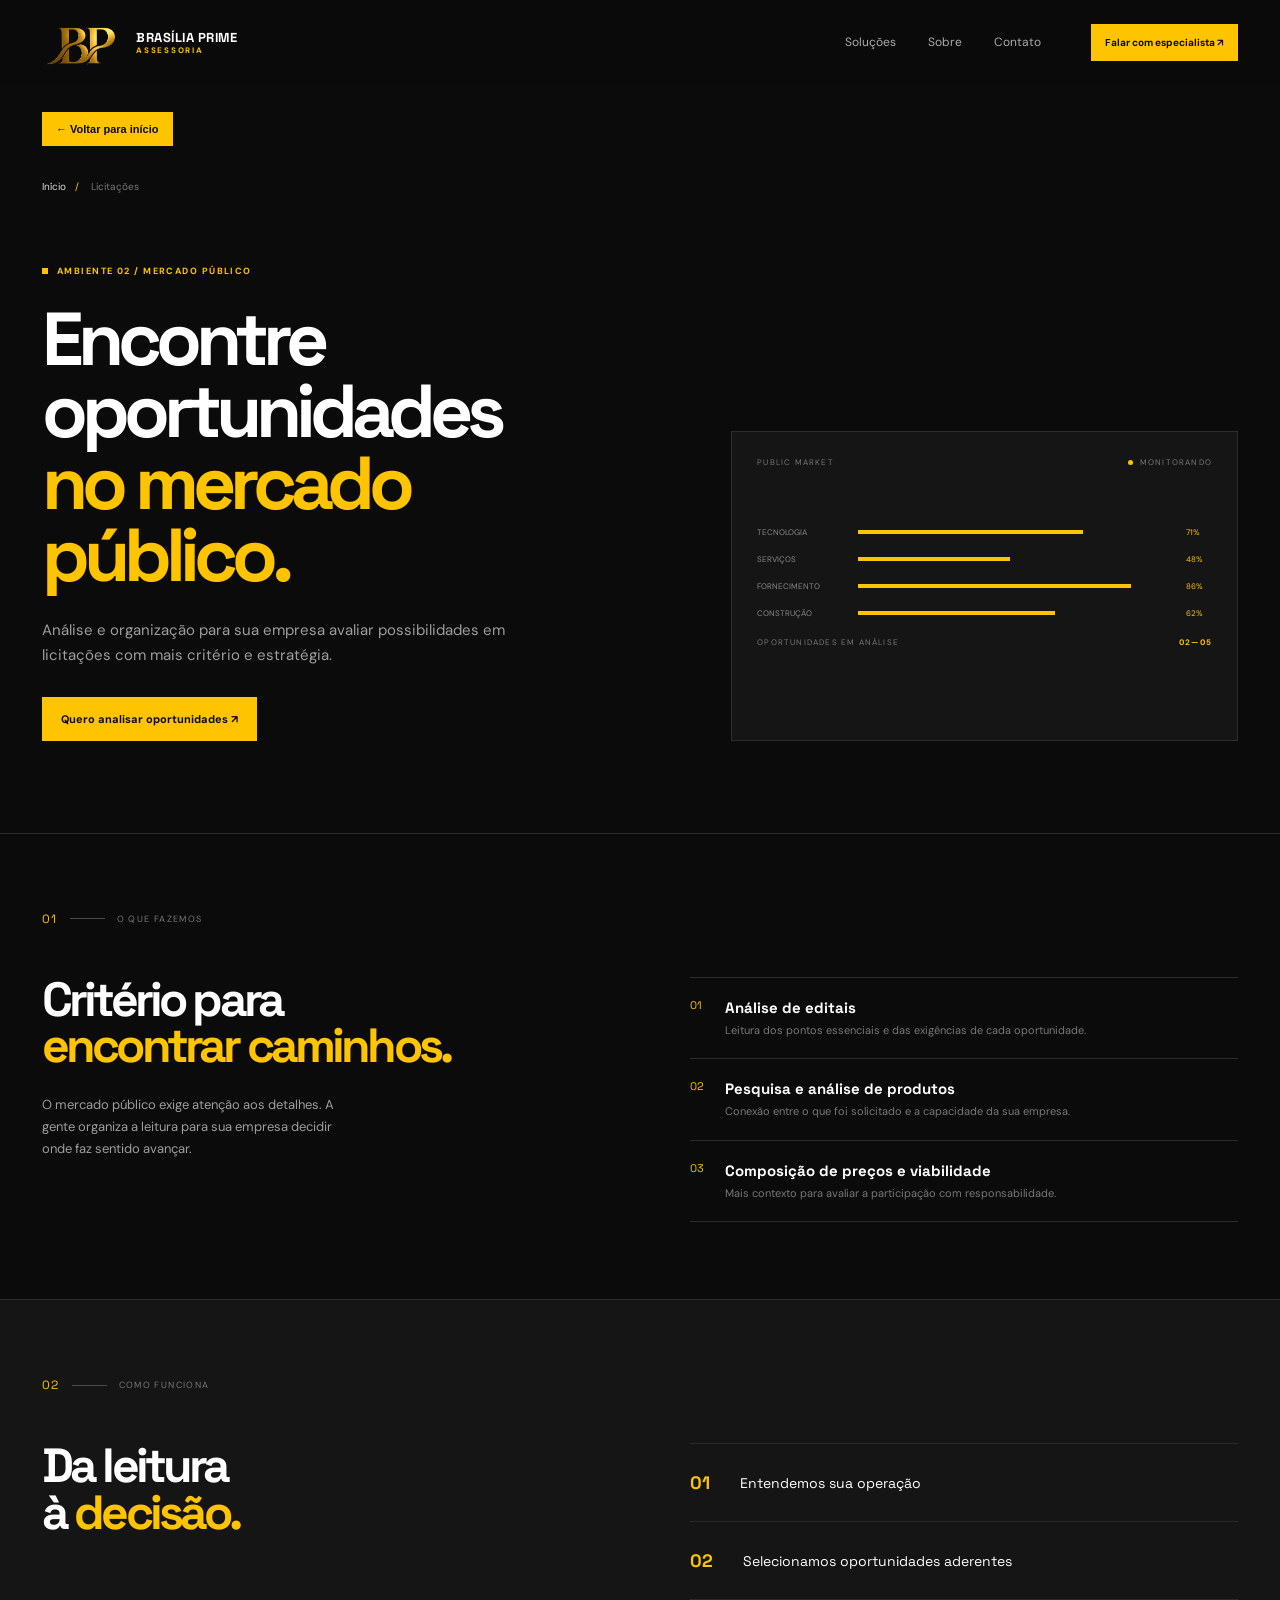
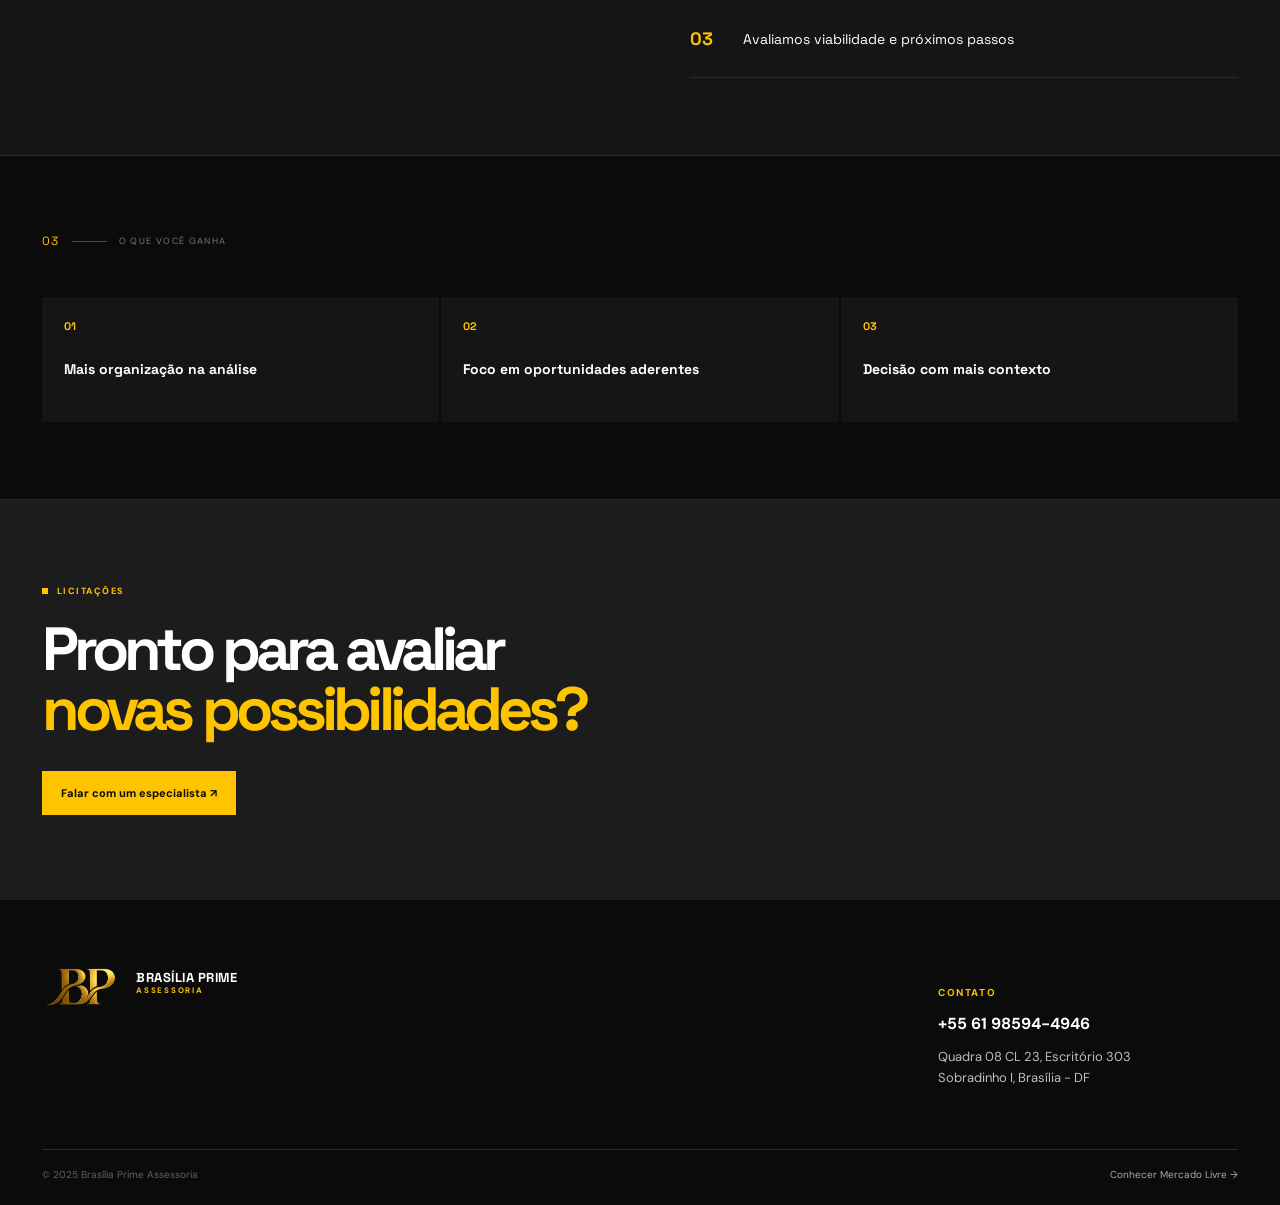
==== licitacoes.html @ 34c26a2d "Inicializa site Brasília Prime" ====
<!doctype html>
<html lang="pt-BR">
<head><meta charset="UTF-8" /><meta name="viewport" content="width=device-width, initial-scale=1.0" /><meta name="description" content="Serviços especializados para participação em licitações." /><title>Licitações | Brasília Prime</title><link rel="preconnect" href="https://fonts.googleapis.com"><link rel="preconnect" href="https://fonts.gstatic.com" crossorigin><link href="https://fonts.googleapis.com/css2?family=DM+Sans:wght@400;500;600;700&family=Space+Grotesk:wght@500;600;700&display=swap" rel="stylesheet"><link rel="stylesheet" href="app.css" /><style>.brand img{background:transparent;display:block;height:52px;object-fit:contain;object-position:center;width:165px}.brand>span{display:none}.reveal{opacity:0;transform:translateY(18px);transition:opacity .65s ease,transform .65s ease}.reveal.visible{opacity:1;transform:translateY(0)}</style></head>
<body class="inner-page bids-page"><div class="shell"><header class="header"><a class="brand" href="index.html" aria-label="Brasília Prime início"><img src="logo/logo.png" alt="" /><span><b>BRASÍLIA PRIME</b><small>ASSESSORIA</small></span></a><nav class="nav"><a href="index.html#escolha">Soluções</a><a href="index.html#sobre">Sobre</a><a href="#contato">Contato</a></nav><a class="button button-small" href="https://wa.me/556185944946" target="_blank" rel="noreferrer">Falar com especialista <span>↗</span></a><button class="menu-toggle" aria-label="Abrir menu" aria-expanded="false"><i></i><i></i></button></header>
<main><section class="inner-hero"><div class="breadcrumb"><a href="index.html">Início</a><span>/</span> Licitações</div><div class="inner-hero-grid"><div class="reveal"><p class="eyebrow"><i></i> AMBIENTE 02 / MERCADO PÚBLICO</p><h1>Encontre oportunidades<br /><em>no mercado público.</em></h1><p class="lead">Análise e organização para sua empresa avaliar possibilidades em licitações com mais critério e estratégia.</p><a class="button button-yellow" href="https://wa.me/556185944946" target="_blank" rel="noreferrer">Quero analisar oportunidades <span>↗</span></a></div><div class="data-art bid-art reveal"><div class="art-top"><span>PUBLIC MARKET</span><span><i></i> MONITORANDO</span></div><div class="editais"><div><span>TECNOLOGIA</span><b style="width:71%"></b><small>71%</small></div><div><span>SERVIÇOS</span><b style="width:48%"></b><small>48%</small></div><div><span>FORNECIMENTO</span><b style="width:86%"></b><small>86%</small></div><div><span>CONSTRUÇÃO</span><b style="width:62%"></b><small>62%</small></div></div><div class="art-bottom">OPORTUNIDADES EM ANÁLISE <b>02—05</b></div></div></div></section>
<section class="service-overview"><div class="section-label reveal"><span>01</span><i></i><span>O QUE FAZEMOS</span></div><div class="overview-grid"><div class="overview-intro reveal"><h2>Critério para<br /><em>encontrar caminhos.</em></h2><p>O mercado público exige atenção aos detalhes. A gente organiza a leitura para sua empresa decidir onde faz sentido avançar.</p></div><div class="service-list reveal"><div><span>01</span><strong>Análise de editais</strong><p>Leitura dos pontos essenciais e das exigências de cada oportunidade.</p></div><div><span>02</span><strong>Pesquisa e análise de produtos</strong><p>Conexão entre o que foi solicitado e a capacidade da sua empresa.</p></div><div><span>03</span><strong>Composição de preços e viabilidade</strong><p>Mais contexto para avaliar a participação com responsabilidade.</p></div></div></div></section>
<section class="how-section"><div class="section-label reveal"><span>02</span><i></i><span>COMO FUNCIONA</span></div><div class="how-grid"><h2 class="reveal">Da leitura<br />à <em>decisão.</em></h2><div class="how-steps"><div class="how-step reveal"><b>01</b><span>Entendemos sua operação</span></div><div class="how-step reveal"><b>02</b><span>Selecionamos oportunidades aderentes</span></div><div class="how-step reveal"><b>03</b><span>Avaliamos viabilidade e próximos passos</span></div></div></div></section>
<section class="benefits-section"><div class="section-label reveal"><span>03</span><i></i><span>O QUE VOCÊ GANHA</span></div><div class="benefit-row"><div class="reveal"><b>01</b><strong>Mais organização na análise</strong></div><div class="reveal"><b>02</b><strong>Foco em oportunidades aderentes</strong></div><div class="reveal"><b>03</b><strong>Decisão com mais contexto</strong></div></div></section>
<section class="inner-cta" id="contato"><div class="reveal"><p class="eyebrow"><i></i> LICITAÇÕES</p><h2>Pronto para avaliar<br /><em>novas possibilidades?</em></h2><a class="button button-yellow" href="https://wa.me/556185944946" target="_blank" rel="noreferrer">Falar com um especialista <span>↗</span></a></div></section></main><footer class="footer"><div class="footer-brand"><a class="brand" href="index.html"><img src="logo/logo.png" alt="" /><span><b>BRASÍLIA PRIME</b><small>ASSESSORIA</small></span></a><p>Estratégia para vender melhor e encontrar oportunidades reais.</p></div><div class="footer-contact"><small>CONTATO</small><a href="https://wa.me/556185944946">+55 61 8594-4946</a><span>Quadra 08 CL 23, Escritório 303<br />Sobradinho I, Brasília - DF</span></div><div class="footer-bottom">© 2025 Brasília Prime Assessoria <span><a href="mercado-livre.html">Conhecer Mercado Livre →</a></span></div></footer></div><script src="app.js"></script></body></html>
---- app.css ----
:root{--black:#0b0b0b;--panel:#151515;--panel2:#1b1b1b;--yellow:#ffc400;--white:#fff;--muted:#9d9d9d;--line:#2a2a2a;--display:'Space Grotesk',sans-serif;--body:'DM Sans',sans-serif}*{box-sizing:border-box}html{scroll-behavior:smooth}body{background:var(--black);color:var(--white);font-family:var(--body);margin:0}a{color:inherit;text-decoration:none}.shell{margin:auto;max-width:1280px;overflow:hidden}.header{align-items:center;display:flex;height:84px;justify-content:space-between;padding:0 42px}.brand{align-items:center;display:flex;gap:10px}.brand img{background:#111;border-radius:2px;height:46px;object-fit:cover;object-position:center top;width:48px}.brand span{display:flex;flex-direction:column;gap:2px;line-height:1}.brand b{font-family:var(--display);font-size:13px;letter-spacing:.04em}.brand small{color:var(--yellow);font-size:8px;font-weight:700;letter-spacing:.22em}.nav{display:flex;gap:32px;margin-left:auto;margin-right:50px}.nav a{color:#aaa;font-size:12px}.nav a:hover{color:var(--yellow)}.button{align-items:center;background:var(--yellow);color:var(--black);display:inline-flex;font-size:11px;font-weight:700;gap:22px;padding:15px 19px;transition:transform .2s,background .2s}.button:hover{background:#ffe177;transform:translateY(-3px)}.button-small{font-size:10px;gap:12px;padding:12px 14px}.button-dark{background:var(--black);color:#fff}.button-dark:hover{background:#252525}.menu-toggle{background:none;border:0;display:none;padding:8px}.menu-toggle i{background:#fff;display:block;height:1px;margin:5px;width:22px}.home-hero{display:grid;grid-template-columns:1.2fr .8fr;gap:60px;min-height:455px;padding:83px 42px 65px}.eyebrow{align-items:center;color:var(--yellow);display:flex;font-size:9px;font-weight:700;gap:9px;letter-spacing:.16em;margin:0 0 26px}.eyebrow i{background:var(--yellow);height:6px;width:6px}.hero-copy h1{font-family:var(--display);font-size:clamp(46px,6vw,76px);letter-spacing:-.075em;line-height:.97;margin:0;max-width:700px}.hero-copy h1 em,.note-content h2 em,.choice-card h2 em,.inner-hero h1 em,.overview-intro h2 em,.how-grid h2 em,.inner-cta h2 em{color:var(--yellow);font-style:normal}.lead{color:var(--muted);font-size:15px;line-height:1.65;max-width:470px}.hero-copy .lead{margin-top:27px}.hero-meta{align-self:end;display:flex;gap:16px;justify-self:end;margin-bottom:8px}.hero-meta span:last-child{color:#858585;font-size:9px;letter-spacing:.14em;line-height:1.5}.meta-line{background:var(--yellow);height:34px;width:1px}.section-label{align-items:center;color:#777;display:flex;font-size:9px;gap:12px;letter-spacing:.15em}.section-label span:first-child{color:var(--yellow);font-family:var(--display);font-size:12px}.section-label i{background:#4a4a4a;height:1px;width:35px}.choice-section{border-top:1px solid var(--line);padding:37px 42px 100px}.choice-grid{display:grid;grid-template-columns:1fr 1fr;gap:2px;margin-top:42px}.choice-card{background:var(--panel);min-height:425px;overflow:hidden;padding:27px;position:relative;transition:transform .25s,background .25s}.choice-card:hover{background:#202020;transform:translateY(-5px)}.choice-market{background:#1a1a1a}.choice-number{color:#777;font-family:var(--display);font-size:12px}.choice-icon{color:var(--yellow);font-size:28px;position:absolute;right:27px;top:25px}.choice-content{bottom:28px;left:27px;max-width:330px;position:absolute}.choice-tag{color:var(--yellow);font-size:9px;font-weight:700;letter-spacing:.17em;margin:0 0 18px}.choice-card h2{font-family:var(--display);font-size:42px;letter-spacing:-.07em;line-height:.98;margin:0 0 20px}.choice-card p:not(.choice-tag){color:#929292;font-size:13px;line-height:1.55;margin:0 0 24px}.card-stamp{border:1px solid #343434;bottom:-25px;color:#383838;font-family:var(--display);font-size:9px;letter-spacing:.12em;line-height:1.3;padding:13px;position:absolute;right:26px;transform:rotate(-10deg)}.card-stamp strong{font-size:34px;letter-spacing:-.1em}.home-note{border-top:1px solid var(--line);display:grid;gap:60px;grid-template-columns:.8fr 1.2fr;padding:84px 42px}.note-content{display:flex;gap:60px;justify-content:space-between}.note-content h2{font-family:var(--display);font-size:42px;letter-spacing:-.07em;line-height:.98;margin:0}.note-content p{color:var(--muted);font-size:13px;line-height:1.7;max-width:270px}.contact-strip{align-items:center;background:var(--yellow);color:var(--black);display:flex;justify-content:space-between;padding:57px 42px}.contact-strip .eyebrow{color:var(--black);margin-bottom:14px}.contact-strip .eyebrow i{background:var(--black)}.contact-strip h2{font-family:var(--display);font-size:clamp(30px,4vw,48px);letter-spacing:-.07em;line-height:1;margin:0}.footer{padding:60px 42px 24px}.footer-brand{display:flex;justify-content:space-between}.footer-brand p{color:#777;font-size:12px;margin:0;max-width:260px}.footer-contact{display:flex;flex-direction:column;gap:8px;margin-left:auto;margin-top:-20px;width:260px}.footer-contact small{color:#777;font-size:8px;letter-spacing:.15em}.footer-contact a{color:var(--yellow);font-size:12px}.footer-contact span{color:#888;font-size:11px;line-height:1.5}.footer-bottom{border-top:1px solid var(--line);color:#606060;display:flex;font-size:10px;justify-content:space-between;margin-top:60px;padding-top:18px}.footer-bottom a{color:#aaa}.inner-hero{border-bottom:1px solid var(--line);padding:28px 42px 92px}.breadcrumb{color:#777;font-size:10px;margin-bottom:72px}.breadcrumb a{color:#ddd}.breadcrumb span{color:var(--yellow);margin:0 9px}.inner-hero-grid{align-items:end;display:grid;grid-template-columns:1.1fr .9fr;gap:70px}.inner-hero h1{font-family:var(--display);font-size:clamp(49px,6vw,75px);letter-spacing:-.08em;line-height:.96;margin:0}.inner-hero .lead{margin:27px 0 29px}.data-art{background:var(--panel);border:1px solid #2e2e2e;min-height:310px;padding:25px;transform:rotate(-2deg)}.art-top,.art-bottom{color:#777;display:flex;font-size:8px;justify-content:space-between;letter-spacing:.15em}.art-top i,.bid-art .art-top i{background:var(--yellow);border-radius:50%;display:inline-block;height:5px;margin-right:4px;width:5px}.data-art>strong{display:block;font-family:var(--display);font-size:81px;letter-spacing:-.09em;line-height:1;margin-top:54px}.data-art>strong span{color:var(--yellow);font-size:28px}.data-art>small{color:#888;font-size:10px}.art-bars{align-items:end;border-bottom:1px solid #444;display:flex;gap:9px;height:58px;margin-top:17px;padding:0 10px}.art-bars i{background:var(--yellow);display:block;flex:1;height:30%}.art-bars i:nth-child(2){height:55%}.art-bars i:nth-child(3){height:41%}.art-bars i:nth-child(4){height:78%}.art-bars i:nth-child(5){height:60%}.art-bars i:nth-child(6){height:88%}.art-bars i:nth-child(7){height:73%}.art-bottom{margin-top:19px}.art-bottom b{color:var(--yellow)}.bid-art{transform:rotate(2deg)}.editais{margin-top:60px}.editais>div{align-items:center;display:grid;gap:11px;grid-template-columns:90px 1fr 26px;margin:17px 0}.editais span,.editais small{color:#888;font-size:8px}.editais b{background:#393939;height:4px;position:relative}.editais b:after{background:var(--yellow);content:'';height:100%;left:0;position:absolute;top:0;width:100%}.editais small{color:var(--yellow)}.service-overview,.how-section,.benefits-section{border-bottom:1px solid var(--line);padding:77px 42px}.overview-grid{display:grid;grid-template-columns:1fr 1fr;gap:100px;margin-top:50px}.overview-intro h2,.how-grid h2{font-family:var(--display);font-size:48px;letter-spacing:-.08em;line-height:.97;margin:0}.overview-intro p{color:var(--muted);font-size:13px;line-height:1.7;margin-top:24px;max-width:320px}.service-list{border-top:1px solid var(--line)}.service-list>div{border-bottom:1px solid var(--line);display:grid;grid-template-columns:35px 1fr;padding:20px 0}.service-list span{color:var(--yellow);font-family:var(--display);font-size:11px}.service-list strong{font-family:var(--display);font-size:15px}.service-list p{color:#777;font-size:11px;grid-column:2;line-height:1.5;margin:5px 0 0}.how-section{background:var(--panel)}.how-grid{display:grid;grid-template-columns:1fr 1fr;gap:100px;margin-top:50px}.how-steps{border-top:1px solid var(--line)}.how-step{align-items:center;border-bottom:1px solid var(--line);display:flex;gap:30px;min-height:78px}.how-step b{color:var(--yellow);font-family:var(--display);font-size:18px}.how-step span{font-family:var(--display);font-size:14px}.benefit-row{display:grid;grid-template-columns:repeat(3,1fr);gap:2px;margin-top:48px}.benefit-row>div{background:var(--panel);min-height:125px;padding:22px}.benefit-row b{color:var(--yellow);display:block;font-family:var(--display);font-size:11px}.benefit-row strong{display:block;font-family:var(--display);font-size:14px;margin-top:27px}.inner-cta{background:#1c1c1c;padding:85px 42px}.inner-cta h2{font-family:var(--display);font-size:clamp(40px,5vw,61px);letter-spacing:-.08em;line-height:.98;margin:0 0 31px}.inner-cta .eyebrow{margin-bottom:23px}@media(max-width:760px){.header{height:76px;padding:0 22px}.header>.button,.nav{display:none}.menu-toggle{display:block}.nav.open{background:var(--panel);display:flex;flex-direction:column;gap:20px;left:0;margin:0;padding:22px;position:absolute;right:0;top:76px;z-index:5}.home-hero,.inner-hero-grid{display:block}.home-hero{min-height:0;padding:65px 22px 60px}.hero-copy h1{font-size:49px}.hero-meta{justify-self:start;margin-top:50px}.choice-section,.home-note,.service-overview,.how-section,.benefits-section,.inner-hero,.inner-cta{padding-left:22px;padding-right:22px}.choice-grid{grid-template-columns:1fr}.choice-card{min-height:390px}.choice-card h2{font-size:38px}.home-note{display:block;padding-bottom:70px;padding-top:70px}.note-content{display:block;margin-top:37px}.note-content p{margin-top:25px}.contact-strip{align-items:flex-start;display:block;padding:50px 22px}.contact-strip .button{margin-top:30px}.footer{padding:50px 22px 22px}.footer-brand{display:block}.footer-brand p{margin-top:24px}.footer-contact{margin:45px 0 0;width:auto}.footer-bottom{display:block;line-height:1.8;margin-top:45px}.footer-bottom span{display:block;margin-top:6px}.inner-hero{padding-bottom:72px}.breadcrumb{margin-bottom:55px}.inner-hero h1{font-size:51px}.data-art{margin:58px 8px 0}.overview-grid,.how-grid{display:block}.overview-grid{margin-top:40px}.overview-intro h2,.how-grid h2{font-size:43px}.service-list{margin-top:48px}.how-grid .how-steps{margin-top:45px}.benefit-row{grid-template-columns:1fr}.benefit-row>div{min-height:105px}.benefit-row strong{margin-top:20px}}
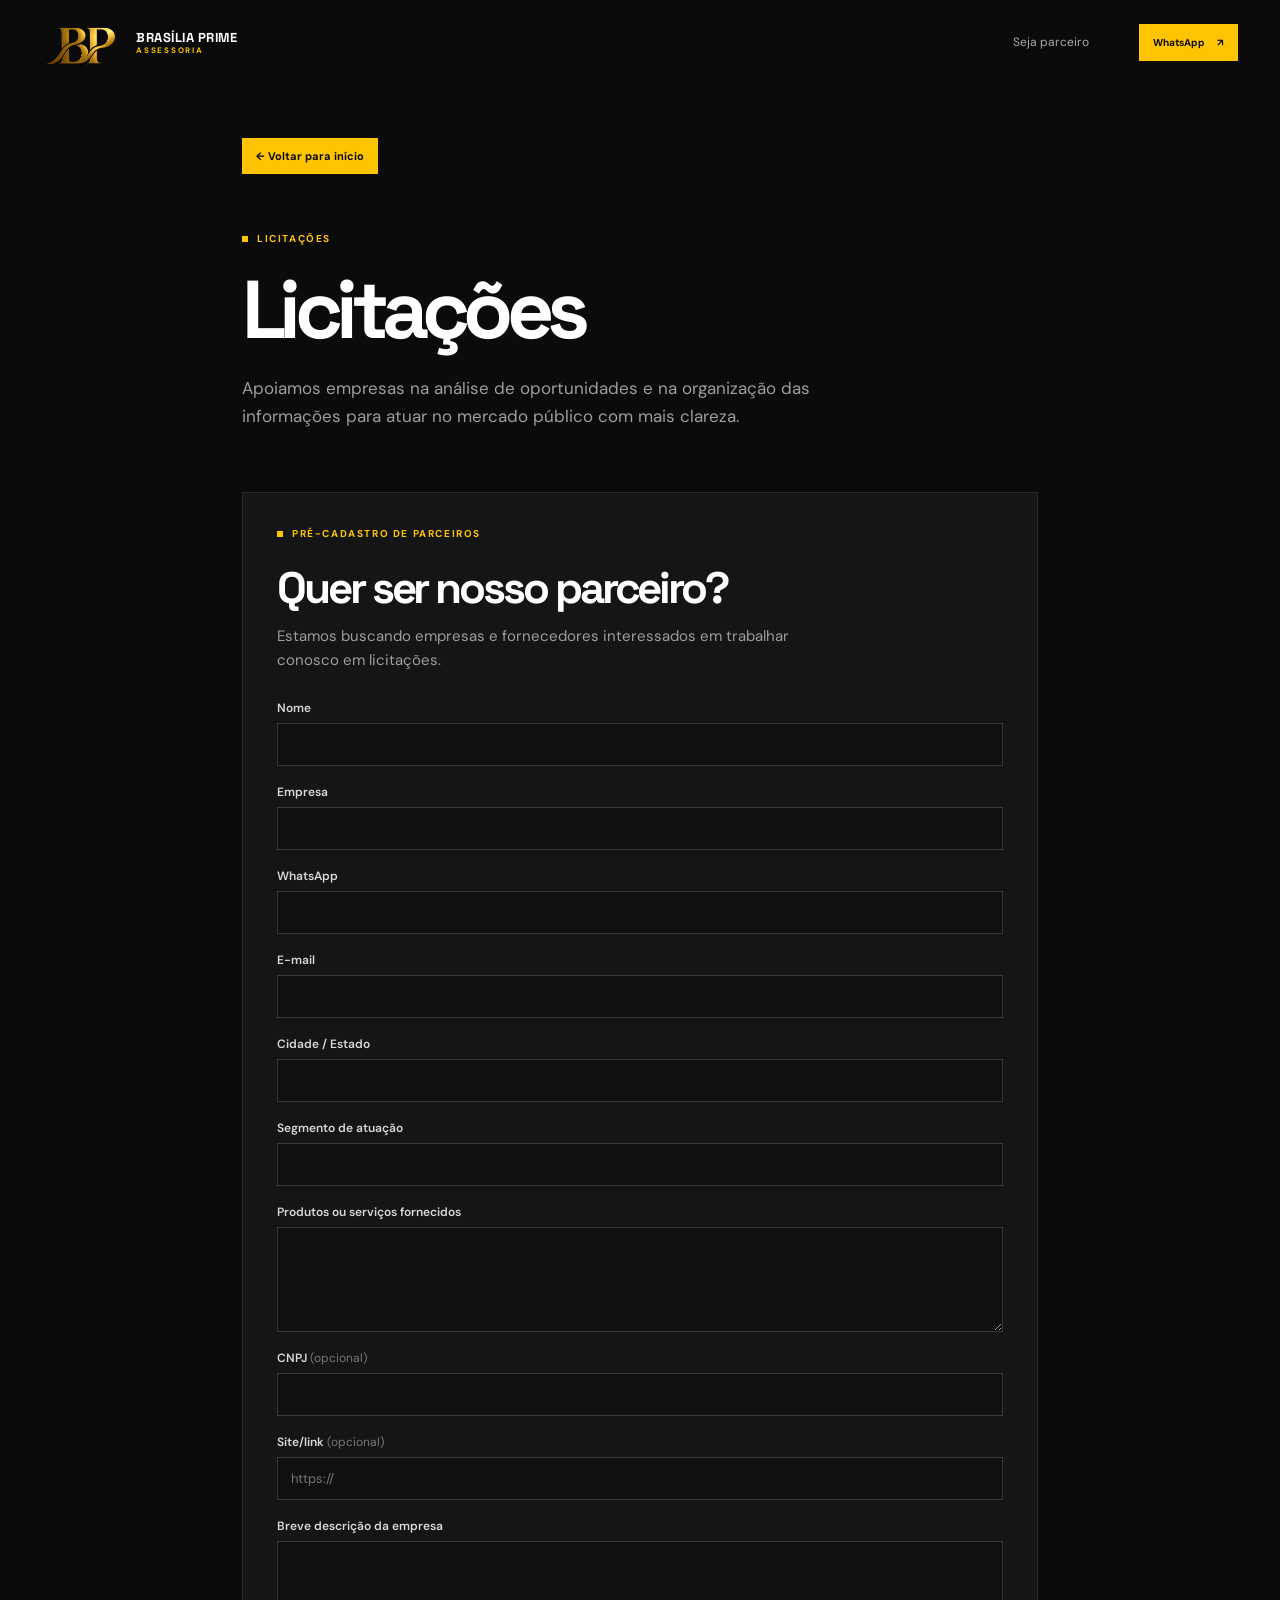
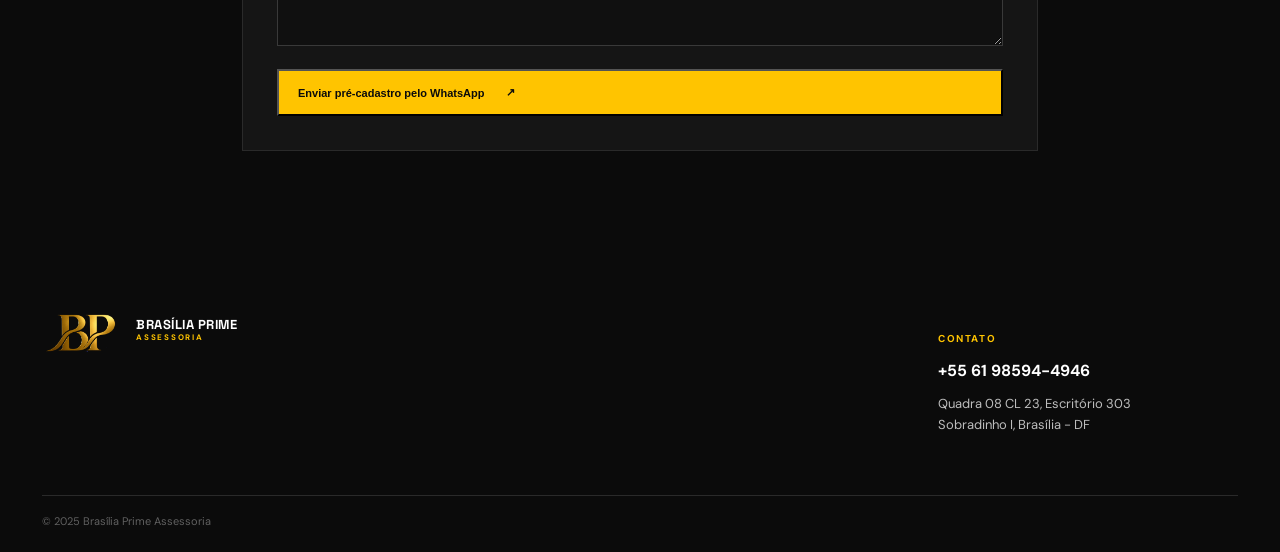
==== commit a61423dc: "Simplifica jornada para captacao de parceiros" ====
--- a/licitacoes.html
+++ b/licitacoes.html
@@ -1,9 +1,4 @@
 <!doctype html>
 <html lang="pt-BR">
-<head><meta charset="UTF-8" /><meta name="viewport" content="width=device-width, initial-scale=1.0" /><meta name="description" content="Serviços especializados para participação em licitações." /><title>Licitações | Brasília Prime</title><link rel="preconnect" href="https://fonts.googleapis.com"><link rel="preconnect" href="https://fonts.gstatic.com" crossorigin><link href="https://fonts.googleapis.com/css2?family=DM+Sans:wght@400;500;600;700&family=Space+Grotesk:wght@500;600;700&display=swap" rel="stylesheet"><link rel="stylesheet" href="app.css" /><style>.brand img{background:transparent;display:block;height:52px;object-fit:contain;object-position:center;width:165px}.brand>span{display:none}.reveal{opacity:0;transform:translateY(18px);transition:opacity .65s ease,transform .65s ease}.reveal.visible{opacity:1;transform:translateY(0)}</style></head>
-<body class="inner-page bids-page"><div class="shell"><header class="header"><a class="brand" href="index.html" aria-label="Brasília Prime início"><img src="logo/logo.png" alt="" /><span><b>BRASÍLIA PRIME</b><small>ASSESSORIA</small></span></a><nav class="nav"><a href="index.html#escolha">Soluções</a><a href="index.html#sobre">Sobre</a><a href="#contato">Contato</a></nav><a class="button button-small" href="https://wa.me/556185944946" target="_blank" rel="noreferrer">Falar com especialista <span>↗</span></a><button class="menu-toggle" aria-label="Abrir menu" aria-expanded="false"><i></i><i></i></button></header>
-<main><section class="inner-hero"><div class="breadcrumb"><a href="index.html">Início</a><span>/</span> Licitações</div><div class="inner-hero-grid"><div class="reveal"><p class="eyebrow"><i></i> AMBIENTE 02 / MERCADO PÚBLICO</p><h1>Encontre oportunidades<br /><em>no mercado público.</em></h1><p class="lead">Análise e organização para sua empresa avaliar possibilidades em licitações com mais critério e estratégia.</p><a class="button button-yellow" href="https://wa.me/556185944946" target="_blank" rel="noreferrer">Quero analisar oportunidades <span>↗</span></a></div><div class="data-art bid-art reveal"><div class="art-top"><span>PUBLIC MARKET</span><span><i></i> MONITORANDO</span></div><div class="editais"><div><span>TECNOLOGIA</span><b style="width:71%"></b><small>71%</small></div><div><span>SERVIÇOS</span><b style="width:48%"></b><small>48%</small></div><div><span>FORNECIMENTO</span><b style="width:86%"></b><small>86%</small></div><div><span>CONSTRUÇÃO</span><b style="width:62%"></b><small>62%</small></div></div><div class="art-bottom">OPORTUNIDADES EM ANÁLISE <b>02—05</b></div></div></div></section>
-<section class="service-overview"><div class="section-label reveal"><span>01</span><i></i><span>O QUE FAZEMOS</span></div><div class="overview-grid"><div class="overview-intro reveal"><h2>Critério para<br /><em>encontrar caminhos.</em></h2><p>O mercado público exige atenção aos detalhes. A gente organiza a leitura para sua empresa decidir onde faz sentido avançar.</p></div><div class="service-list reveal"><div><span>01</span><strong>Análise de editais</strong><p>Leitura dos pontos essenciais e das exigências de cada oportunidade.</p></div><div><span>02</span><strong>Pesquisa e análise de produtos</strong><p>Conexão entre o que foi solicitado e a capacidade da sua empresa.</p></div><div><span>03</span><strong>Composição de preços e viabilidade</strong><p>Mais contexto para avaliar a participação com responsabilidade.</p></div></div></div></section>
-<section class="how-section"><div class="section-label reveal"><span>02</span><i></i><span>COMO FUNCIONA</span></div><div class="how-grid"><h2 class="reveal">Da leitura<br />à <em>decisão.</em></h2><div class="how-steps"><div class="how-step reveal"><b>01</b><span>Entendemos sua operação</span></div><div class="how-step reveal"><b>02</b><span>Selecionamos oportunidades aderentes</span></div><div class="how-step reveal"><b>03</b><span>Avaliamos viabilidade e próximos passos</span></div></div></div></section>
-<section class="benefits-section"><div class="section-label reveal"><span>03</span><i></i><span>O QUE VOCÊ GANHA</span></div><div class="benefit-row"><div class="reveal"><b>01</b><strong>Mais organização na análise</strong></div><div class="reveal"><b>02</b><strong>Foco em oportunidades aderentes</strong></div><div class="reveal"><b>03</b><strong>Decisão com mais contexto</strong></div></div></section>
-<section class="inner-cta" id="contato"><div class="reveal"><p class="eyebrow"><i></i> LICITAÇÕES</p><h2>Pronto para avaliar<br /><em>novas possibilidades?</em></h2><a class="button button-yellow" href="https://wa.me/556185944946" target="_blank" rel="noreferrer">Falar com um especialista <span>↗</span></a></div></section></main><footer class="footer"><div class="footer-brand"><a class="brand" href="index.html"><img src="logo/logo.png" alt="" /><span><b>BRASÍLIA PRIME</b><small>ASSESSORIA</small></span></a><p>Estratégia para vender melhor e encontrar oportunidades reais.</p></div><div class="footer-contact"><small>CONTATO</small><a href="https://wa.me/556185944946">+55 61 8594-4946</a><span>Quadra 08 CL 23, Escritório 303<br />Sobradinho I, Brasília - DF</span></div><div class="footer-bottom">© 2025 Brasília Prime Assessoria <span><a href="mercado-livre.html">Conhecer Mercado Livre →</a></span></div></footer></div><script src="app.js"></script></body></html>
+<head><meta charset="UTF-8" /><meta name="viewport" content="width=device-width, initial-scale=1.0" /><meta name="description" content="Pré-cadastro de parceiros para Licitações." /><title>Licitações | Brasília Prime Assessoria</title><link rel="icon" type="image/png" href="logo/logo.png" /><link rel="preconnect" href="https://fonts.googleapis.com"><link rel="preconnect" href="https://fonts.gstatic.com" crossorigin><link href="https://fonts.googleapis.com/css2?family=DM+Sans:wght@400;500;600;700&family=Space+Grotesk:wght@500;600;700&display=swap" rel="stylesheet"><link rel="stylesheet" href="app.css" /></head>
+<body class="simple-inner"><div class="shell"><header class="header"><a class="brand" href="index.html" aria-label="Brasília Prime Assessoria início"><img src="logo/logo.png" alt="BRASÍLIA PRIME ASSESSORIA" /><span><b>BRASÍLIA PRIME</b><small>ASSESSORIA</small></span></a><nav class="nav"><a href="parceiros.html">Seja parceiro</a></nav><a class="button button-small" href="https://wa.me/5561985944946" target="_blank" rel="noreferrer">WhatsApp <span>↗</span></a><button class="menu-toggle" aria-label="Abrir menu" aria-expanded="false"><i></i><i></i></button></header><main class="simple-inner-main"><a class="back-button" href="index.html">← Voltar para início</a><section class="service-intro reveal"><p class="eyebrow"><i></i> LICITAÇÕES</p><h1>Licitações</h1><p>Apoiamos empresas na análise de oportunidades e na organização das informações para atuar no mercado público com mais clareza.</p></section><section class="partner-form-area reveal"><p class="eyebrow"><i></i> PRÉ-CADASTRO DE PARCEIROS</p><h2>Quer ser nosso parceiro?</h2><p>Estamos buscando empresas e fornecedores interessados em trabalhar conosco em licitações.</p><form class="partner-form" data-segment="bids"><div class="form-field"><label for="bids-name">Nome</label><input id="bids-name" name="nome" required /></div><div class="form-field"><label for="bids-company">Empresa</label><input id="bids-company" name="empresa" required /></div><div class="form-field"><label for="bids-whatsapp">WhatsApp</label><input id="bids-whatsapp" name="whatsapp" type="tel" required /></div><div class="form-field"><label for="bids-email">E-mail</label><input id="bids-email" name="email" type="email" required /></div><div class="form-field"><label for="bids-location">Cidade / Estado</label><input id="bids-location" name="localidade" required /></div><div class="form-field"><label for="bids-segment">Segmento de atuação</label><input id="bids-segment" name="segmento" required /></div><div class="form-field"><label for="bids-products">Produtos ou serviços fornecidos</label><textarea id="bids-products" name="fornecimento" required></textarea></div><div class="form-field"><label for="bids-cnpj">CNPJ <span>(opcional)</span></label><input id="bids-cnpj" name="cnpj" /></div><div class="form-field"><label for="bids-link">Site/link <span>(opcional)</span></label><input id="bids-link" name="link" type="url" placeholder="https://" /></div><div class="form-field"><label for="bids-about">Breve descrição da empresa</label><textarea id="bids-about" name="empresa_info" required></textarea></div><button class="button button-yellow" type="submit">Enviar pré-cadastro pelo WhatsApp <span>↗</span></button></form></section></main><footer class="footer simple-footer"><div class="footer-brand"><a class="brand" href="index.html"><img src="logo/logo.png" alt="BRASÍLIA PRIME ASSESSORIA" /><span><b>BRASÍLIA PRIME</b><small>ASSESSORIA</small></span></a></div><div class="footer-contact"><small>CONTATO</small><a href="https://wa.me/5561985944946">+55 61 98594-4946</a><span>Quadra 08 CL 23, Escritório 303<br />Sobradinho I, Brasília - DF</span></div><div class="footer-bottom">© 2025 Brasília Prime Assessoria</div></footer></div><script src="app.js"></script></body></html>
